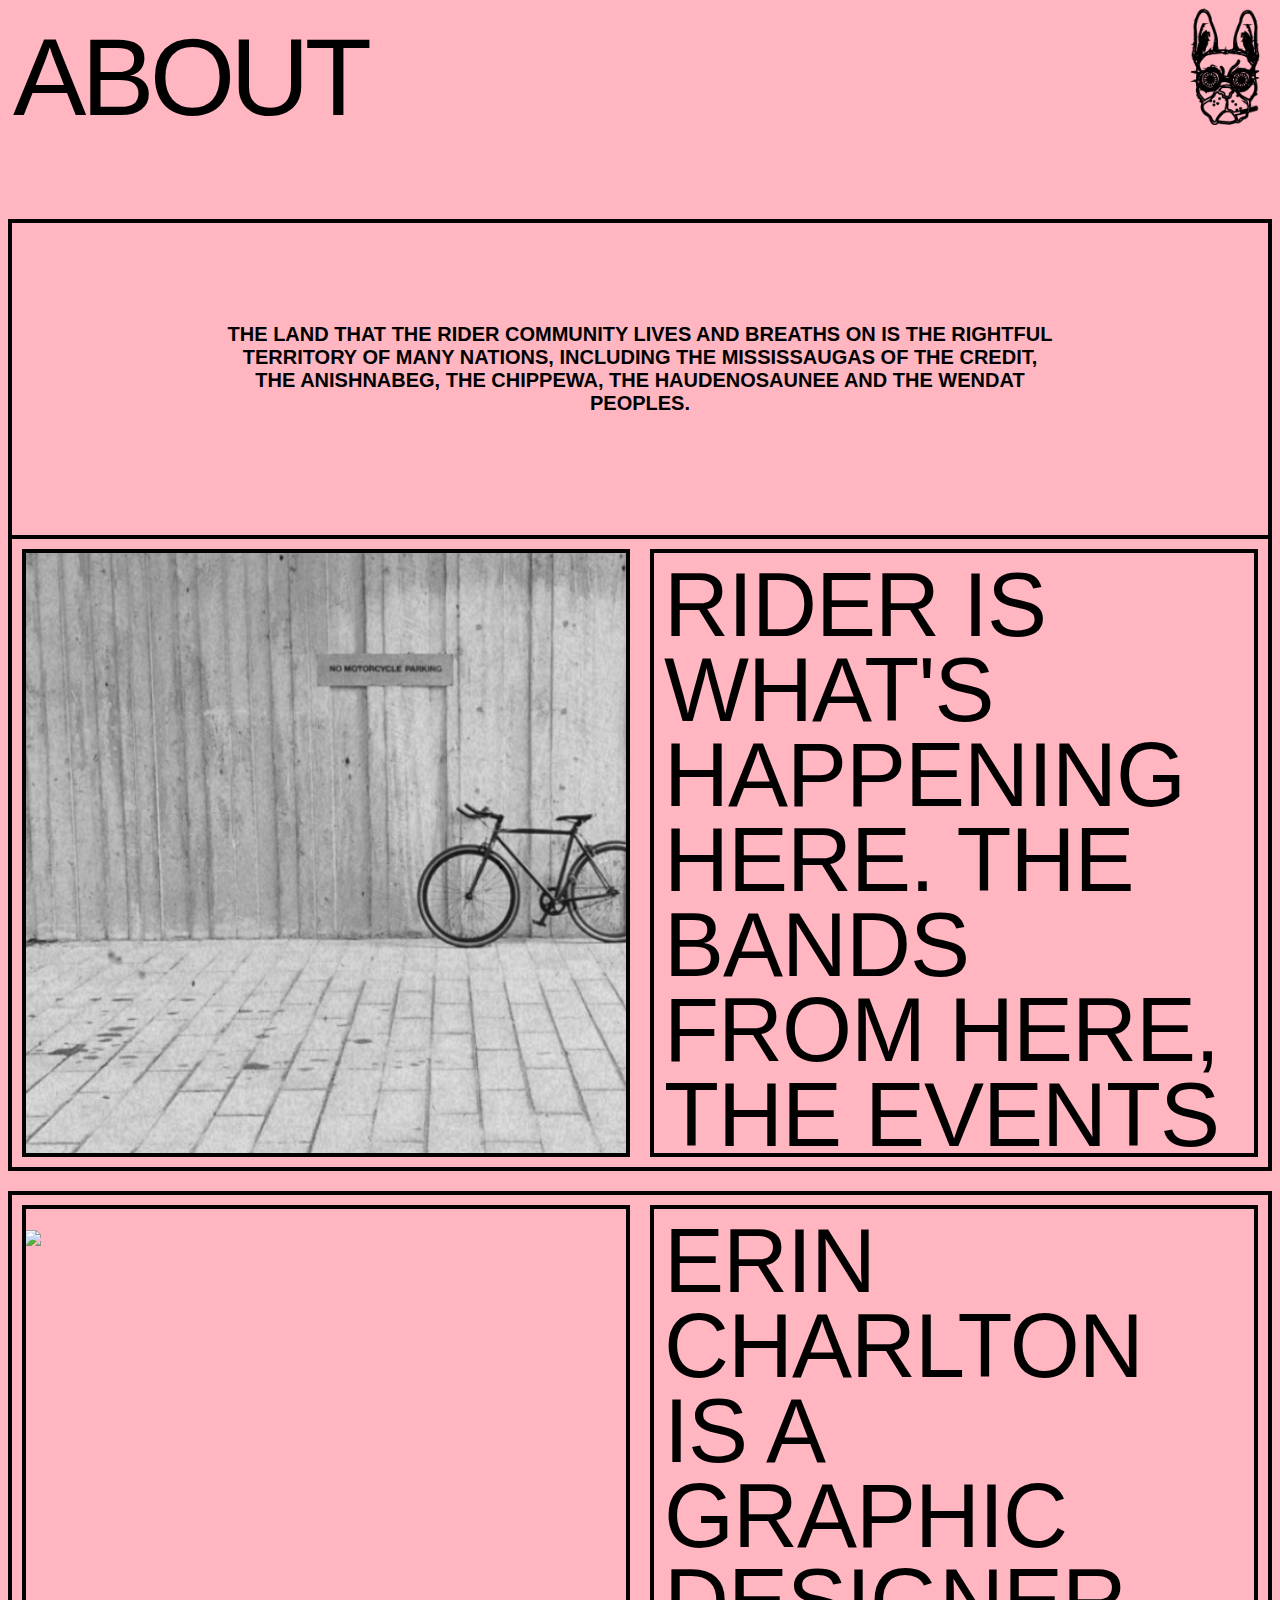
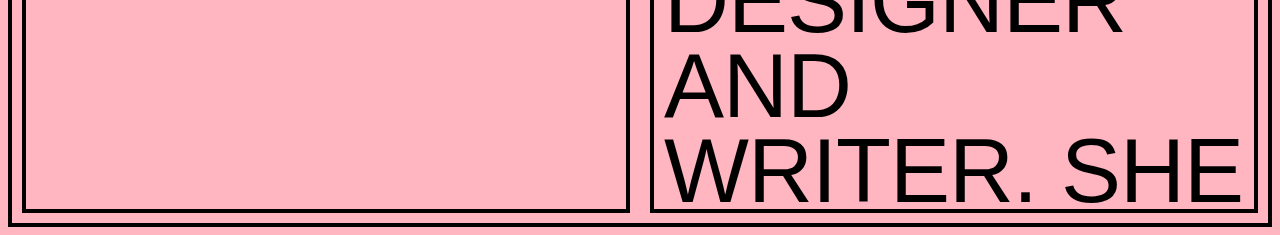
==== about.html @ be8d4f83 "My first commit" ====
<!doctype html>
<html>
  <head> 
    <link rel="stylesheet" type="text/css" href="about.css">

    <style>

</style>

  </head>

  <body style="background-color: lightpink;">
  <a href="file:///Users/erincharlton/Documents/Github/Rider2/index.html"><img class="home" src= media/home.png> </a>
<h1 class="h1">ABOUT</h1>

<h2 class="h2"> THE LAND THAT THE RIDER COMMUNITY LIVES AND BREATHS ON IS THE RIGHTFUL TERRITORY OF MANY NATIONS, INCLUDING THE MISSISSAUGAS OF THE CREDIT, THE ANISHNABEG, THE CHIPPEWA, THE HAUDENOSAUNEE AND THE WENDAT PEOPLES. </h2>

<div class="flex-container">
  <div> <img class="mybike" src="media/mybike.jpg"> 

  </div>
  <div>      <p class="text"> RIDER IS WHAT'S HAPPENING HERE. THE BANDS FROM HERE, THE EVENTS YOU CAN BIKE TO, AND THE PEOPLE YOU'VE WANTED TO MEET. WELCOME!</p>
</div>
</div>
<div class="flex-container2">
  <div> <img class="me" src="media/me.jpg"> 

  </div>
  <div>      <p class="text"> ERIN CHARLTON IS A GRAPHIC DESIGNER AND WRITER. SHE PLAYS BASS SYNTH IN TORONTO EMO BAND WAXING AND LIKES TO RIDE HER BIKE AROUND WITH FRIENDS.</p>
</div>
</div>



  </body>

</html>
---- about.css ----
.flex-container {
  display: flex;
  flex-wrap: nowrap;
  background-color: lightpink;
  border: 4px solid black;
  font-family: 'Roboto Condensed', sans-serif;
  margin-top: -80px;

}

.flex-container > div {
  background-color: lightpink;
  border: 4px solid black;
  width: 99%;
  height:600px;
  margin: 10px;
  text-align: left;
  padding-left: 10px;
  padding-right: 10px;
  line-height: 75px;
  font-size: 30px;
  font-family: 'Roboto Condensed', sans-serif;
  overflow:auto; 

}

.h1 {
  font-family: 'Roboto Condensed', sans-serif;
  font-size: 110px;
  letter-spacing: -5px;
  font-weight: normal;
  padding: 5px;
  margin-top: 5px;
}

.h2{
  font-family: 'Roboto Condensed', sans-serif;
  font-size: 20px;
  letter-spacing: 0px;
  font-weight: bold;
  padding: 5px;
  margin-top: 5px;
  text-align: center;
  padding-top: 100px;
  padding-bottom: 180px;
  padding-left: 210px;
  padding-right: 210px;
  border:  4px solid black;

}


.me {

  width: 750px;
  height: auto;
  top: -11px;
  LEFT: -11px;
  position: relative;
}

.mybike {

  width: 850px;
  height: auto;
  margin-left: -10px;
}


.text {

  font-size: 90px;
  padding-bottom: 0px;
  letter-spacing: -1px;
  line-height: 85px;
  top: -80px;
  position: relative;

}

.home{

  width: 70px;
  height: auto;
  right: 20px;
  position: absolute;
}

 .flex-container2 {
  display: flex;
  flex-wrap: nowrap;
  background-color: lightpink;
  border: 4px solid black;
  font-family: 'Roboto Condensed', sans-serif;
  margin-top: 20px;

}

.flex-container2 > div {
  background-color: lightpink;
  border: 4px solid black;
  width: 99%;
  height:600px;
  margin: 10px;
  text-align: left;
  padding-left: 10px;
  padding-right: 10px;
  line-height: 75px;
  font-size: 30px;
  font-family: 'Roboto Condensed', sans-serif;
  overflow:auto; 

}
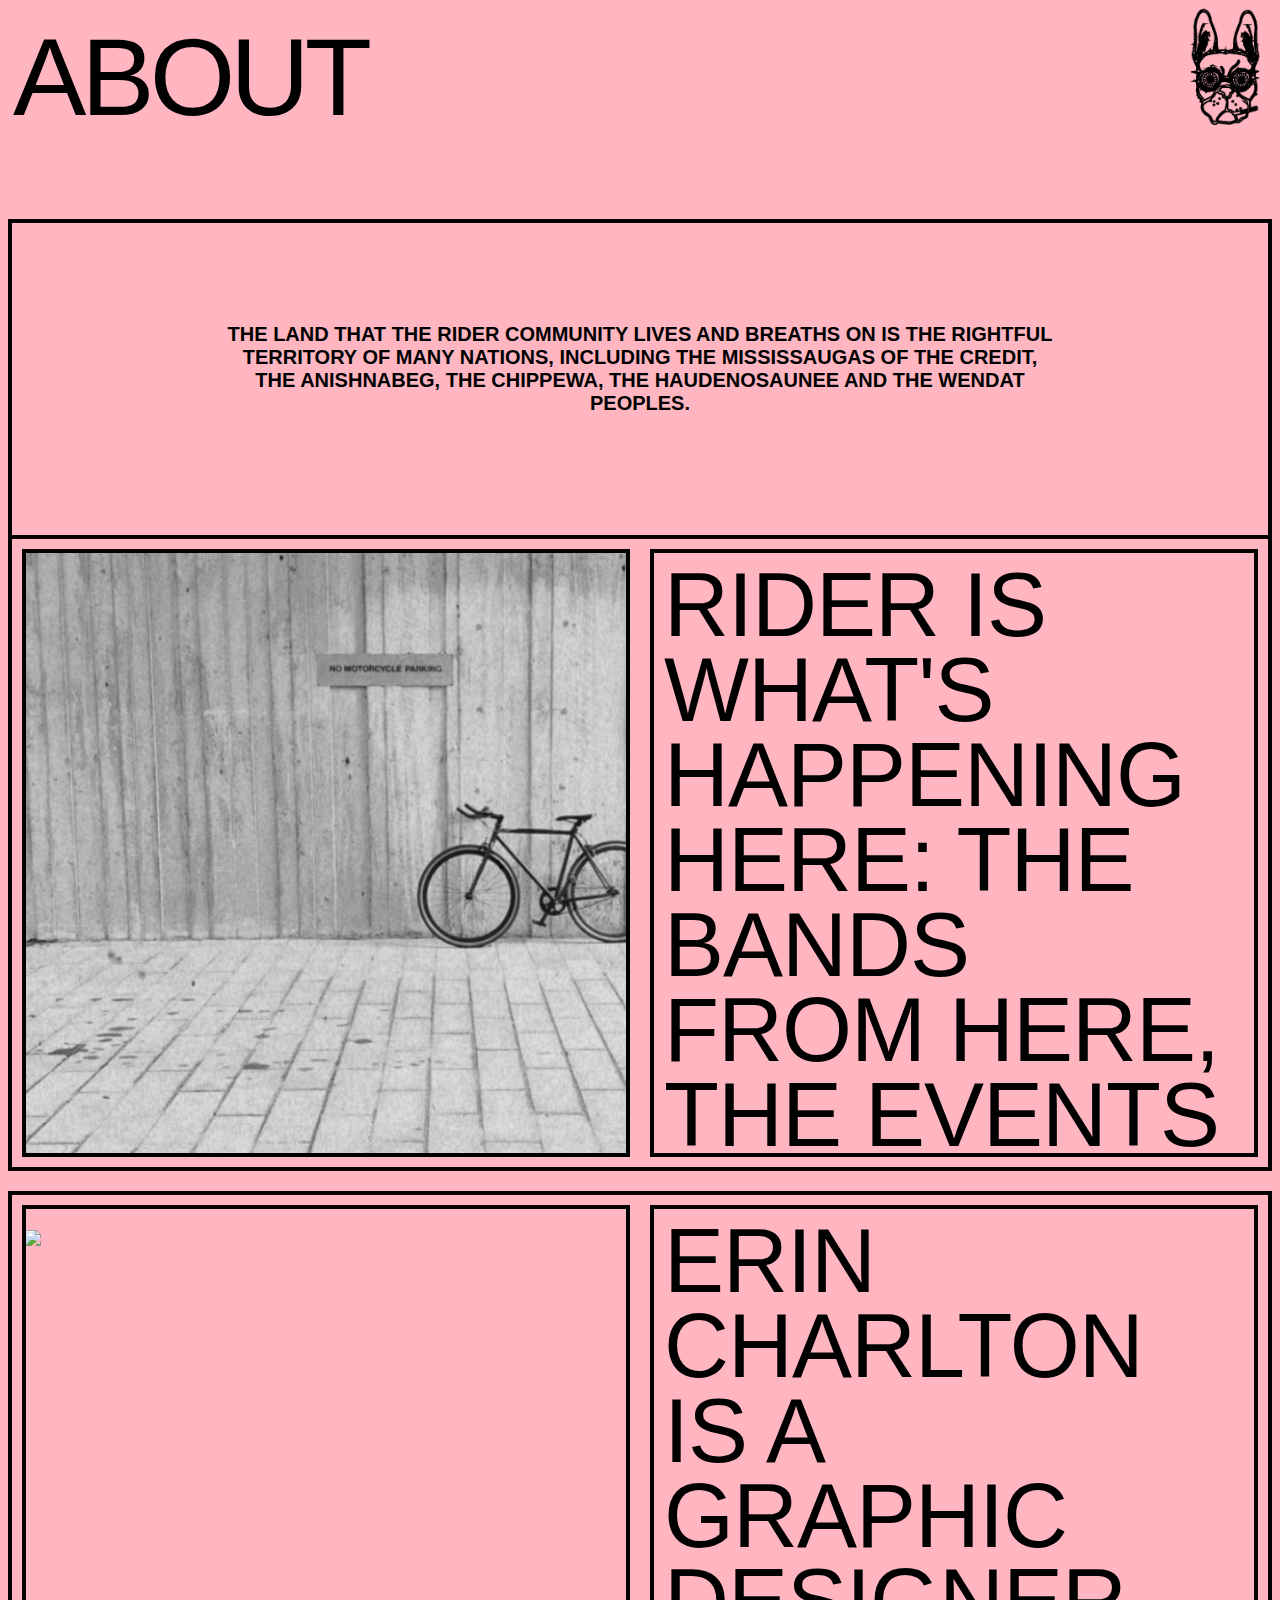
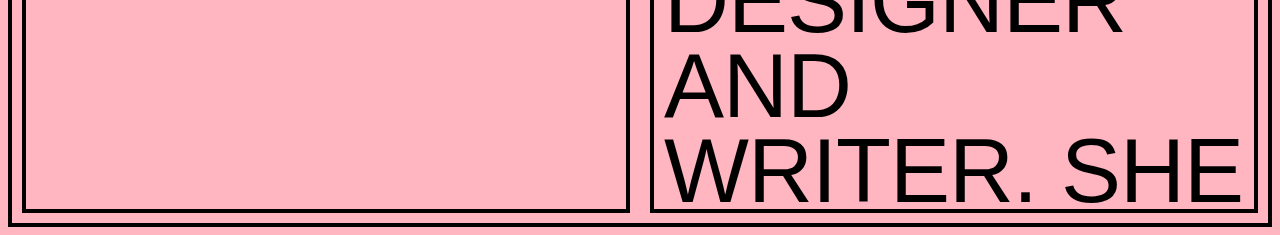
==== commit ade53f89: "Link fix attempt 2" ====
--- a/about.html
+++ b/about.html
@@ -10,7 +10,7 @@
   </head>
 
   <body style="background-color: lightpink;">
-  <a href="file:///Users/erincharlton/Documents/Github/Rider2/index.html"><img class="home" src= media/home.png> </a>
+  <a href="https://erincharltonocad.github.io/Rider2/index.html"><img class="home" src= media/home.png> </a>
 <h1 class="h1">ABOUT</h1>
 
 <h2 class="h2"> THE LAND THAT THE RIDER COMMUNITY LIVES AND BREATHS ON IS THE RIGHTFUL TERRITORY OF MANY NATIONS, INCLUDING THE MISSISSAUGAS OF THE CREDIT, THE ANISHNABEG, THE CHIPPEWA, THE HAUDENOSAUNEE AND THE WENDAT PEOPLES. </h2>
@@ -19,7 +19,7 @@
   <div> <img class="mybike" src="media/mybike.jpg"> 
 
   </div>
-  <div>      <p class="text"> RIDER IS WHAT'S HAPPENING HERE. THE BANDS FROM HERE, THE EVENTS YOU CAN BIKE TO, AND THE PEOPLE YOU'VE WANTED TO MEET. WELCOME!</p>
+  <div>      <p class="text"> RIDER IS WHAT'S HAPPENING HERE: THE BANDS FROM HERE, THE EVENTS YOU CAN BIKE TO, AND THE PEOPLE YOU'VE WANTED TO MEET. WELCOME!</p>
 </div>
 </div>
 <div class="flex-container2">
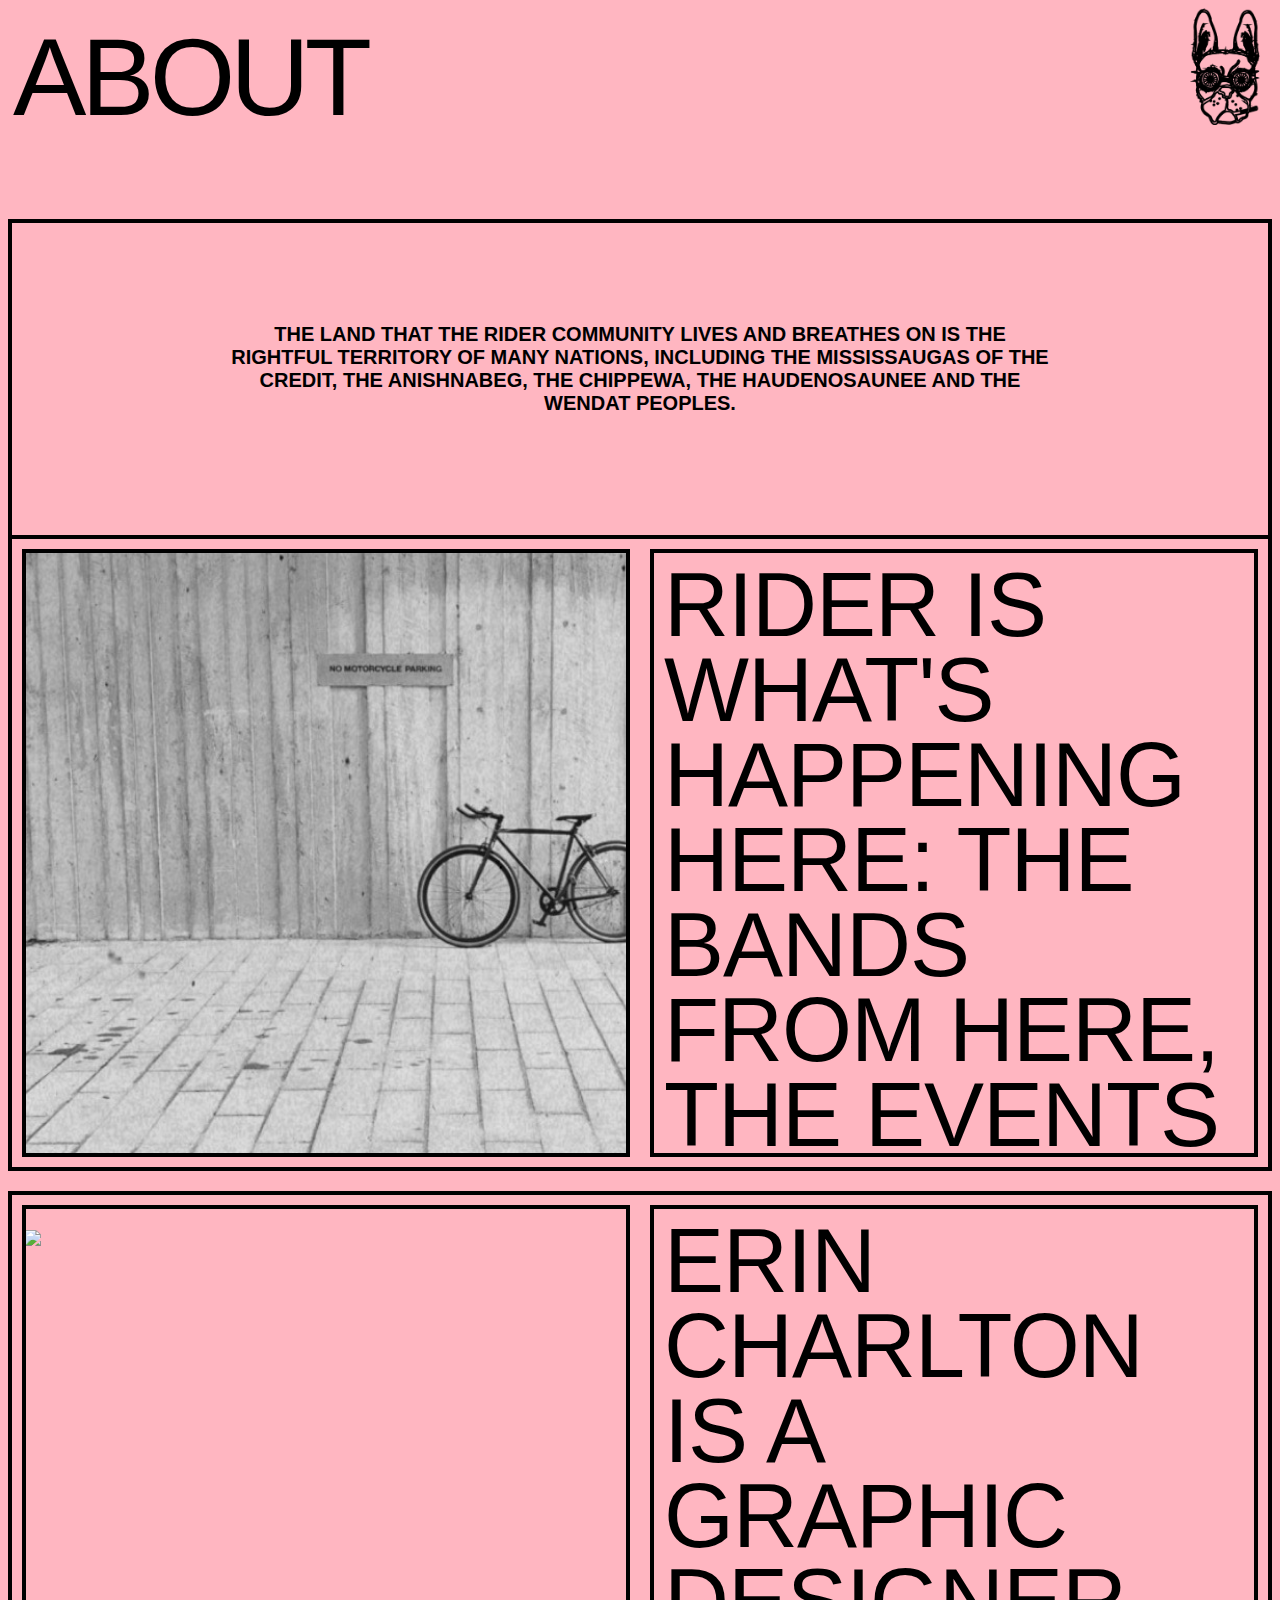
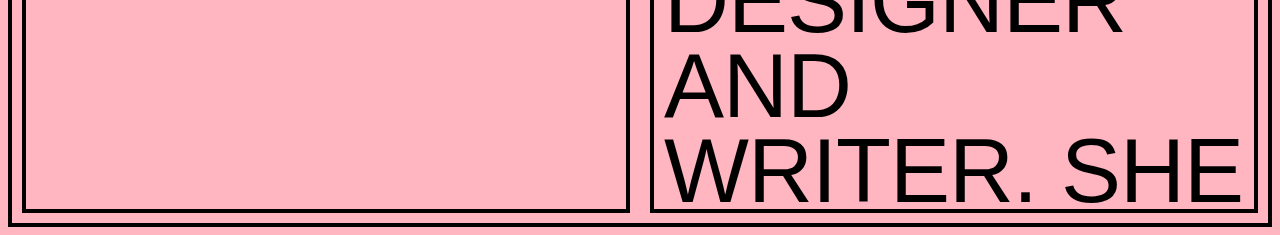
==== commit 4b5b6a27: "About page edit" ====
--- a/about.html
+++ b/about.html
@@ -13,7 +13,7 @@
   <a href="https://erincharltonocad.github.io/Rider2/index.html"><img class="home" src= media/home.png> </a>
 <h1 class="h1">ABOUT</h1>
 
-<h2 class="h2"> THE LAND THAT THE RIDER COMMUNITY LIVES AND BREATHS ON IS THE RIGHTFUL TERRITORY OF MANY NATIONS, INCLUDING THE MISSISSAUGAS OF THE CREDIT, THE ANISHNABEG, THE CHIPPEWA, THE HAUDENOSAUNEE AND THE WENDAT PEOPLES. </h2>
+<h2 class="h2"> THE LAND THAT THE RIDER COMMUNITY LIVES AND BREATHES ON IS THE RIGHTFUL TERRITORY OF MANY NATIONS, INCLUDING THE MISSISSAUGAS OF THE CREDIT, THE ANISHNABEG, THE CHIPPEWA, THE HAUDENOSAUNEE AND THE WENDAT PEOPLES. </h2>
 
 <div class="flex-container">
   <div> <img class="mybike" src="media/mybike.jpg"> 
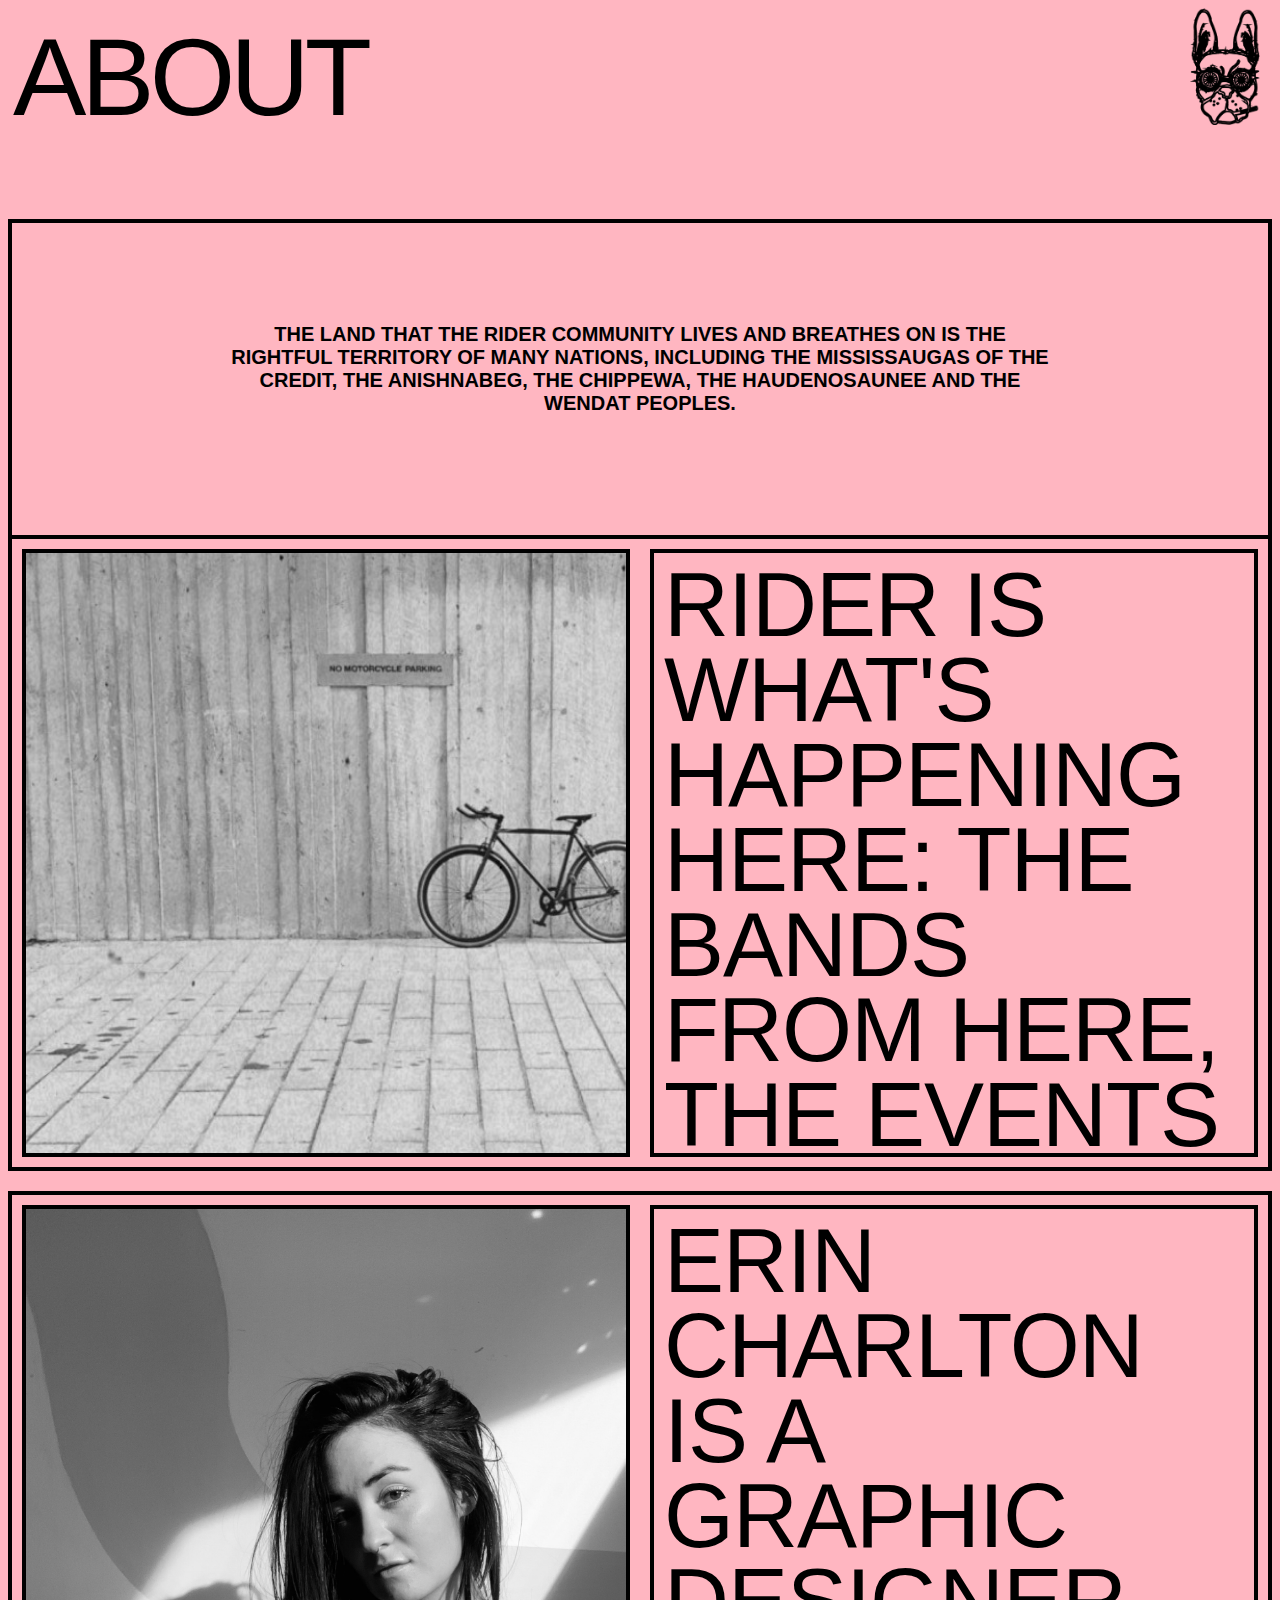
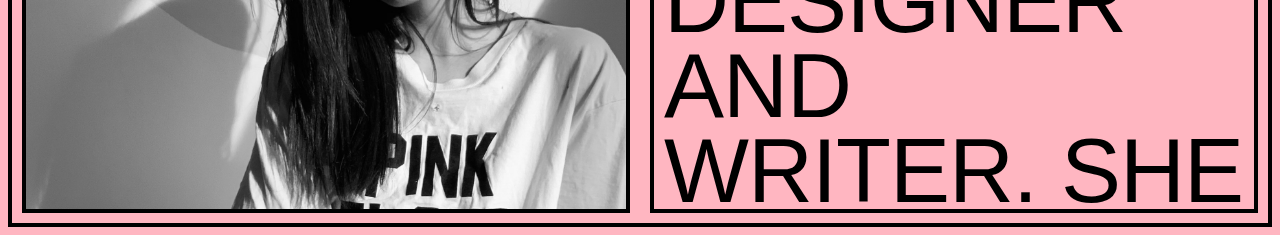
==== commit 0b35b0b3: "me photo" ====
--- a/about.html
+++ b/about.html
@@ -23,10 +23,10 @@
 </div>
 </div>
 <div class="flex-container2">
-  <div> <img class="me" src="media/me.jpg"> 
+  <div> <img class="me" src="media/me.jpeg"> 
 
   </div>
-  <div>      <p class="text"> ERIN CHARLTON IS A GRAPHIC DESIGNER AND WRITER. SHE PLAYS BASS SYNTH IN TORONTO EMO BAND WAXING AND LIKES TO RIDE HER BIKE AROUND WITH FRIENDS.</p>
+  <div>      <p class="text"> ERIN CHARLTON IS A GRAPHIC DESIGNER AND WRITER. SHE PLAYS BASS SYNTH IN THE TORONTO EMO BAND WAXING AND LIKES TO RIDE HER BIKE AROUND WITH FRIENDS.</p>
 </div>
 </div>
 
